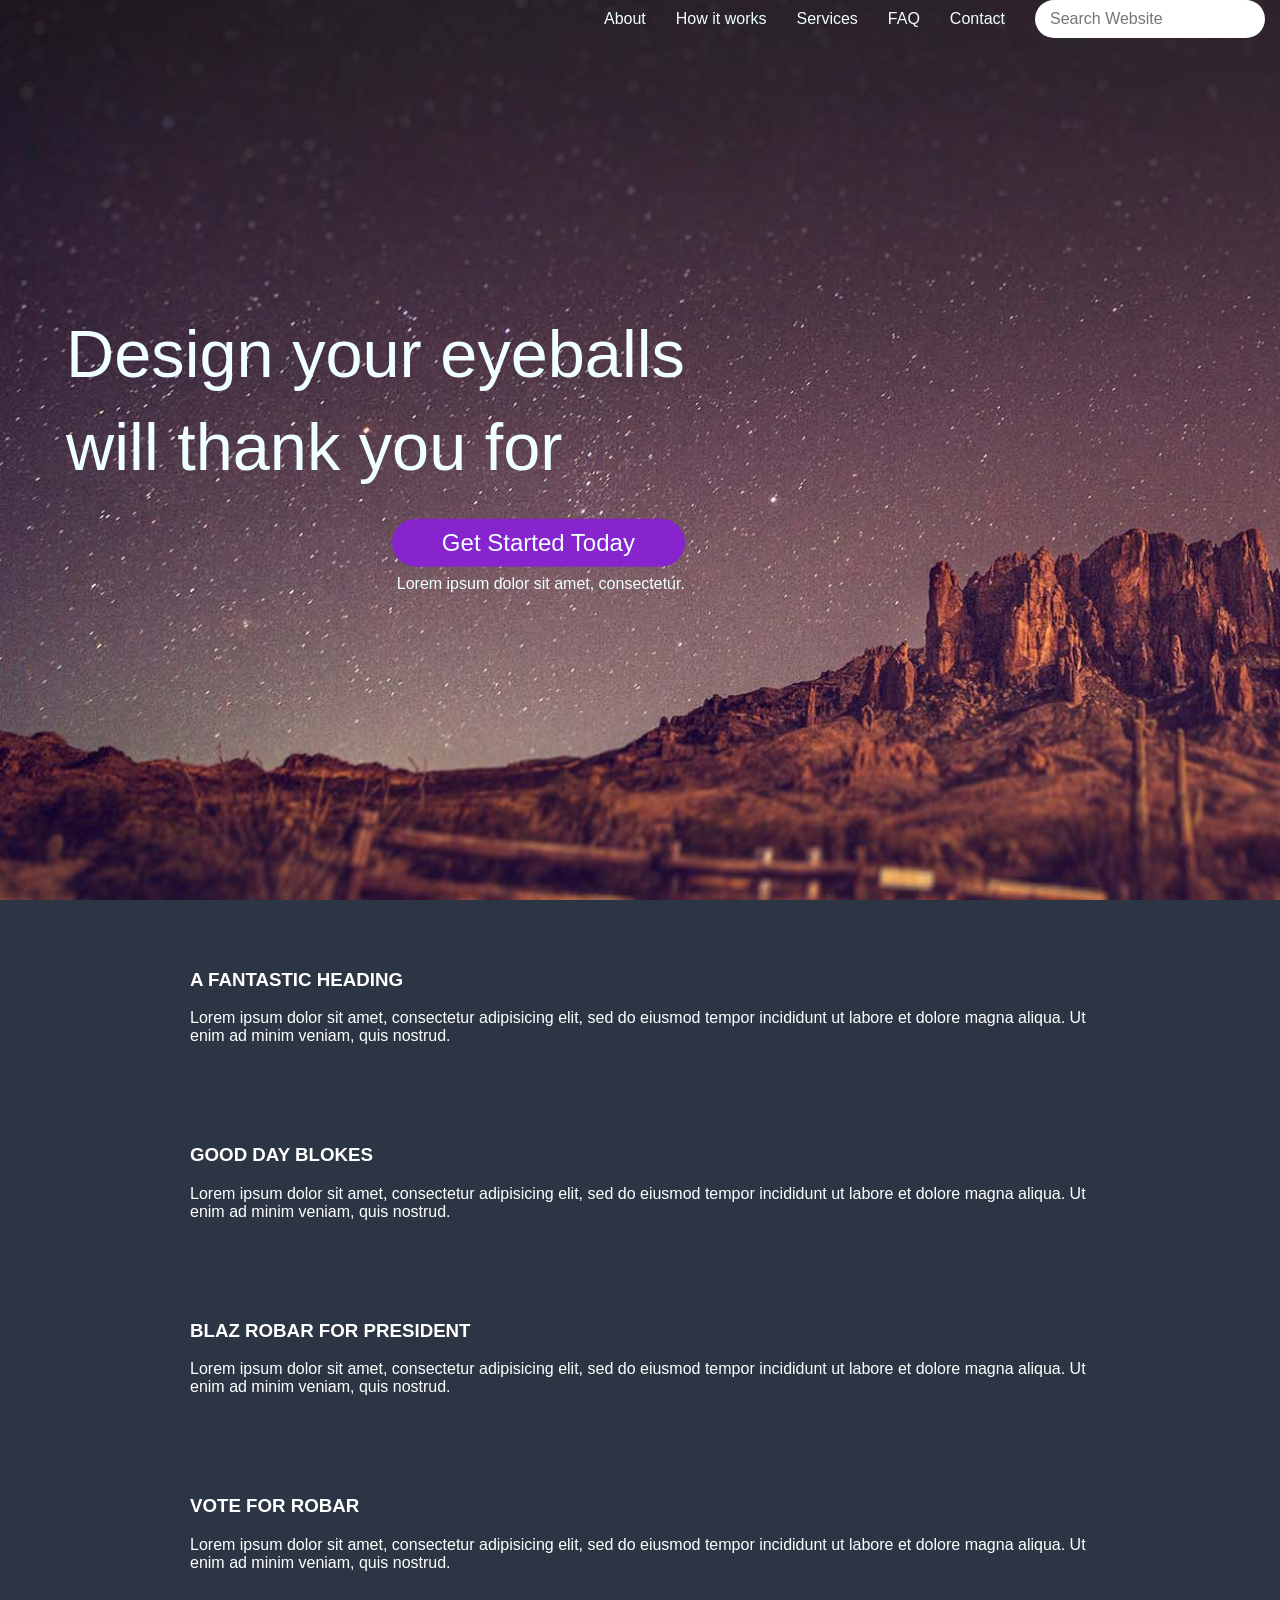
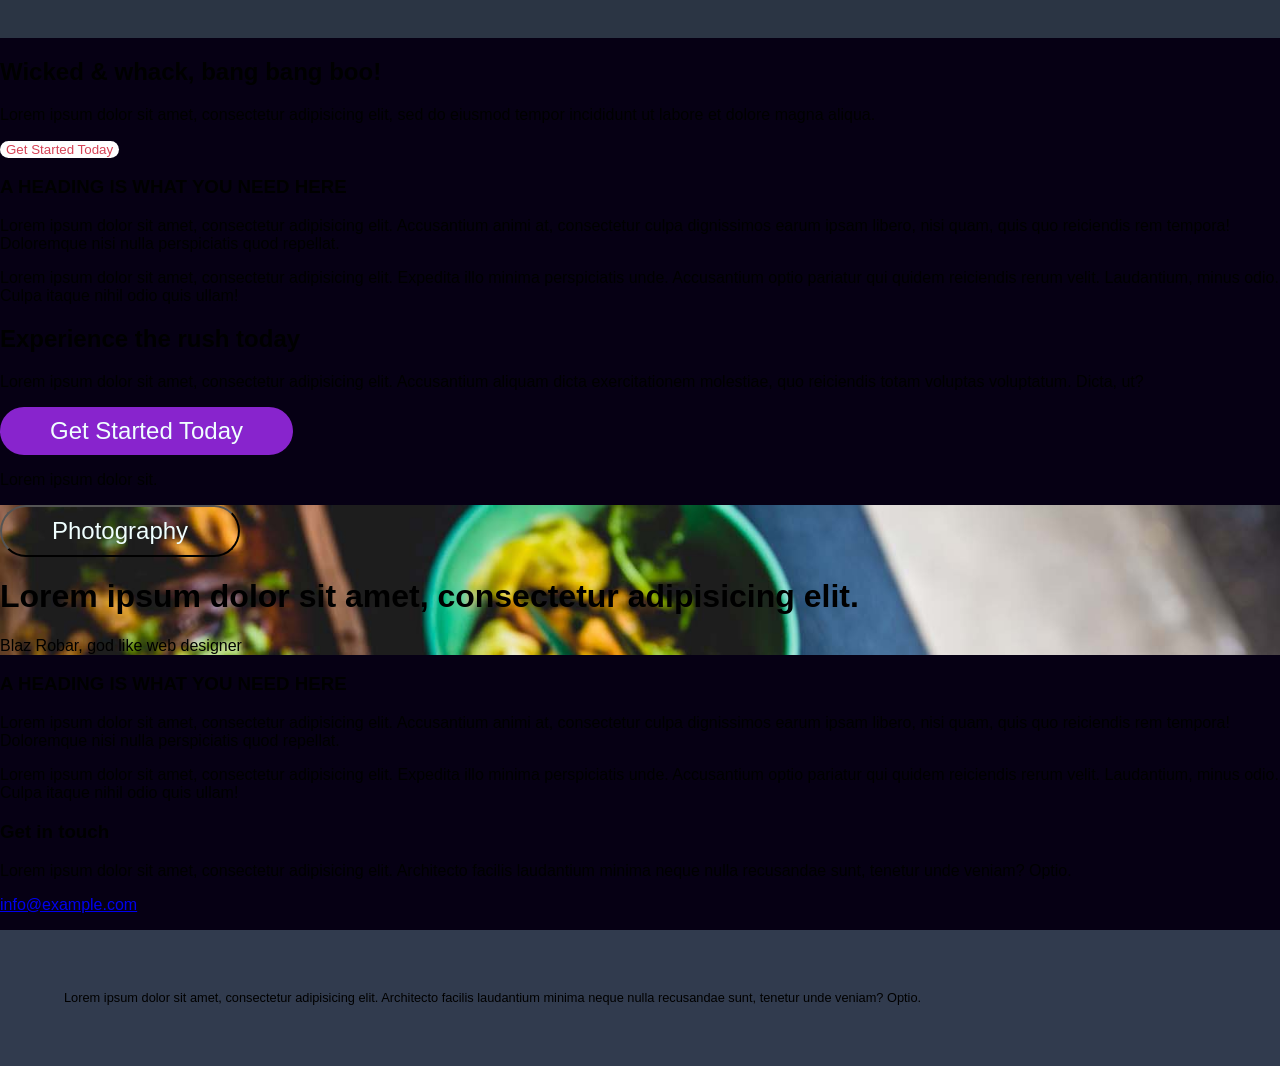
==== index.html @ 4d5a6599 "Initial commit" ====
<!doctype html>
<html ⚡>
<head>
    <meta charset="utf-8">
    <meta name="viewport" content="width=device-width,minimum-scale=1,initial-scale=1">
    <link rel="stylesheet" href="https://fonts.googleapis.com/css?family=Open+Sans">

    <link rel="canonical" href="https://example.com/" />
    <script async src="https://cdn.ampproject.org/v0.js"></script>
    <style amp-boilerplate>body{-webkit-animation:-amp-start 8s steps(1,end) 0s 1 normal both;-moz-animation:-amp-start 8s steps(1,end) 0s 1 normal both;-ms-animation:-amp-start 8s steps(1,end) 0s 1 normal both;animation:-amp-start 8s steps(1,end) 0s 1 normal both}@-webkit-keyframes -amp-start{from{visibility:hidden}to{visibility:visible}}@-moz-keyframes -amp-start{from{visibility:hidden}to{visibility:visible}}@-ms-keyframes -amp-start{from{visibility:hidden}to{visibility:visible}}@-o-keyframes -amp-start{from{visibility:hidden}to{visibility:visible}}@keyframes -amp-start{from{visibility:hidden}to{visibility:visible}}</style><noscript><style amp-boilerplate>body{-webkit-animation:none;-moz-animation:none;-ms-animation:none;animation:none}</style></noscript>
</head>
<title>AMP Version</title>
<style amp-custom>
    body {
        margin: 0;
        background-color: #060014;
        font-family: "OpenSans", sans-serif;
    }

    h1, h2, h3, h4 {
        font-family: "OpenSans", sans-serif;
    }

    .large {
        font-family: "OpenSans", sans-serif;
    }

    .navbar {
        display: block;
        width: 100vw;
        height: 50px;
    }

    .navbar ul {
        list-style-type: none;
        margin: 0;
        padding: 0;
    }

    .menu {
        position: absolute;
        display: flex;
        align-items: center;
        right: 30px;
        gap: 30px;
    }

    .menu-button a {
        color: azure;
        text-decoration: none;
        font-family: "OpenSans", sans-serif;
    }

    .search-container {
        position: relative;
        display: inline-block;
    }

    .search-input {
        width: 100%;
        padding: 10px 0 10px 15px;
        border: none;
        border-radius: 50px;
        font-size: 16px;
        outline: none;
        color: #aaa;
    }

    .main-button {
        padding: 10px 50px;
        border-radius: 40px;
        color: azure;
        background-color: transparent;
        font-size: 18pt;
    }

    .purple-button {
        background-color: rgb(136, 36, 205);
        border: none;
    }

    .main-page {
        position: relative;
        background-image: url("assets/page_1_backgroound.jpg");
        width: 100vw;
        height: 100vh;
        background-size: cover;
    }

    .main-page-content {
        display: inline-flex;
        justify-content: right;
        flex-direction: column;
        align-items: end;
        position: absolute;
        top: 50%;
        left: 10%;
        transform: translate(-10%, -50%);
    }

    .main-page-content-title {
        color: azure;
        font-size: 50pt;
        line-height: 70pt;
        text-align: right;
    }

    .main-page-get-started-button {
        margin-top: 1em;
    }

    .main-page-info {
        color: azure;
        margin-top: 0.5em;
    }

    .text-section {
        background-color: #2b3544;
        padding: 50px 20px;
        color: #ffffff;
    }

    .text-section .container {
        display: flex;
        gap: 4em;
        flex-wrap: wrap;
        justify-content: space-between;
        max-width: 900px;
        margin: 0 auto;
    }

    .cta-button {
        background-color: #ffffff;
        color: #d54356;
        border: none;
        border-radius: 30px;
        cursor: pointer;
    }

    .photo-section {
        background-image: url("assets/post_image.jpg");
        background-repeat: no-repeat;
        background-size: cover;
    }

    .footer-section {
        background-color: rgb(49, 59, 78);
        padding: 3em 4em;
    }

    .footer-section p {
        font-size: 0.8em;
    }
</style>

</head>
<body>
<div class="content">
    <div class="container main-page">
        <nav class="navbar">
            <ul class="menu">
                <li class="menu-button button"><a href="#">About</a></li>
                <li class="menu-button"><a href="#">How it works</a></li>
                <li class="menu-button"><a href="#">Services</a></li>
                <li class="menu-button"><a href="#">FAQ</a></li>
                <li class="menu-button"><a href="#">Contact</a></li>
                <li class="menu-search">
                    <div class="search-container">
                        <input type="text" placeholder="Search Website" class="search-input" />
                        <span class="search-icon"></span>
                    </div>
                </li>
            </ul>
        </nav>
        <div class="main-page-content">
            <div class="main-page-content-title-container">
                    <span class="main-page-content-title">
                      Design your eyeballs <br/>
                      will thank you for
                  </span>
            </div>

            <div class="main-page-get-started-button-container">
                <button class="main-page-get-started-button purple-button main-button">
                    Get Started Today
                </button>
            </div>

            <span class="main-page-info">
                  Lorem ipsum dolor sit amet, consectetur.
              </span>
        </div>
    </div>
    <section class="text-section">
        <div class="container">
            <div class="column">
                <h3>A FANTASTIC HEADING</h3>
                <p>
                    Lorem ipsum dolor sit amet, consectetur adipisicing elit, sed do eiusmod
                    tempor incididunt ut labore et dolore magna aliqua. Ut enim ad minim veniam,
                    quis nostrud.
                </p>
            </div>
            <div class="column">
                <h3>GOOD DAY BLOKES</h3>
                <p>
                    Lorem ipsum dolor sit amet, consectetur adipisicing elit, sed do eiusmod
                    tempor incididunt ut labore et dolore magna aliqua. Ut enim ad minim veniam,
                    quis nostrud.
                </p>
            </div>
            <div class="column">
                <h3>BLAZ ROBAR FOR PRESIDENT</h3>
                <p>
                    Lorem ipsum dolor sit amet, consectetur adipisicing elit, sed do eiusmod
                    tempor incididunt ut labore et dolore magna aliqua. Ut enim ad minim veniam,
                    quis nostrud.
                </p>
            </div>
            <div class="column">
                <h3>VOTE FOR ROBAR</h3>
                <p>
                    Lorem ipsum dolor sit amet, consectetur adipisicing elit, sed do eiusmod
                    tempor incididunt ut labore et dolore magna aliqua. Ut enim ad minim veniam,
                    quis nostrud.
                </p>
            </div>
        </div>
    </section>
    <section class="cta-section forest-section">
        <div class="container">
            <h2>Wicked & whack, bang bang boo!</h2>
            <p>
                Lorem ipsum dolor sit amet, consectetur adipisicing elit, sed do
                eiusmod tempor incididunt ut labore et dolore magna aliqua.
            </p>
            <button class="cta-button">Get Started Today</button>
        </div>
    </section>
    <section class="cta-section handwritten-section">
        <div class="container">
            <div class="image"></div>
            <div class="content-container">
                <h3>A HEADING IS WHAT YOU NEED HERE</h3>
                <p class="text-content">
                    Lorem ipsum dolor sit amet, consectetur adipisicing elit. Accusantium animi at, consectetur culpa dignissimos earum ipsam libero, nisi quam, quis quo reiciendis rem tempora! Doloremque nisi nulla perspiciatis quod repellat.
                </p>

                <p class="smaller-text-content">
                    Lorem ipsum dolor sit amet, consectetur adipisicing elit. Expedita illo minima perspiciatis unde. Accusantium optio pariatur qui quidem reiciendis rerum velit. Laudantium, minus odio. Culpa itaque nihil odio quis ullam!
                </p>
            </div>
        </div>
    </section>

    <section class="cta-section rush-section">
        <div class="container">
            <h2>Experience the rush today</h2>
            <p>
                Lorem ipsum dolor sit amet, consectetur adipisicing elit. Accusantium aliquam dicta exercitationem molestiae, quo reiciendis totam voluptas voluptatum. Dicta, ut?
            </p>
            <button class="purple-button main-button">
                Get Started Today
            </button>

            <p class="smaller-text-content">
                Lorem ipsum dolor sit.
            </p>
        </div>
    </section>

    <div class="cta-section photo-section">
        <div class="container">
            <button class="transparent-button main-button">
                Photography
            </button>

            <h1>
                Lorem ipsum dolor sit amet, consectetur adipisicing elit.
            </h1>

            <div class="profile-container">
                <amp-img
                        src="./assets/ava.png"
                        width="45"
                        height="45"
                        layout="fixed">
                </amp-img>
                <p>Blaz Robar, god like web designer</p>
            </div>
        </div>
    </div>

    <section class="cta-section handwritten-section-2">
        <div class="container">
            <amp-img
                    src="./assets/about_bacground.jpg"
                    width="629"
                    height="350"
                    layout="fixed">
            </amp-img>
            <div class="content-container">
                <h3>A HEADING IS WHAT YOU NEED HERE</h3>
                <p class="text-content">
                    Lorem ipsum dolor sit amet, consectetur adipisicing elit. Accusantium animi at, consectetur culpa dignissimos earum ipsam libero, nisi quam, quis quo reiciendis rem tempora! Doloremque nisi nulla perspiciatis quod repellat.
                </p>

                <p class="smaller-text-content">
                    Lorem ipsum dolor sit amet, consectetur adipisicing elit. Expedita illo minima perspiciatis unde. Accusantium optio pariatur qui quidem reiciendis rerum velit. Laudantium, minus odio. Culpa itaque nihil odio quis ullam!
                </p>
            </div>
        </div>
    </section>

    <div class="cta-section get-in-touch-section">
        <div class="container">
            <h3>Get in touch</h3>

            <p>
                Lorem ipsum dolor sit amet, consectetur adipisicing elit. Architecto facilis laudantium minima neque nulla recusandae sunt, tenetur unde veniam? Optio.
            </p>

            <p class="email">
                <a href="mailto:info@example.com">info@example.com</a>
            </p>
        </div>
    </div>

    <div class="cta-section footer-section">
        <div class="container">
            <p>
                Lorem ipsum dolor sit amet, consectetur adipisicing elit. Architecto facilis laudantium minima neque nulla recusandae sunt, tenetur unde veniam? Optio.
            </p>
        </div>
    </div>
</div>
</body>

</html>
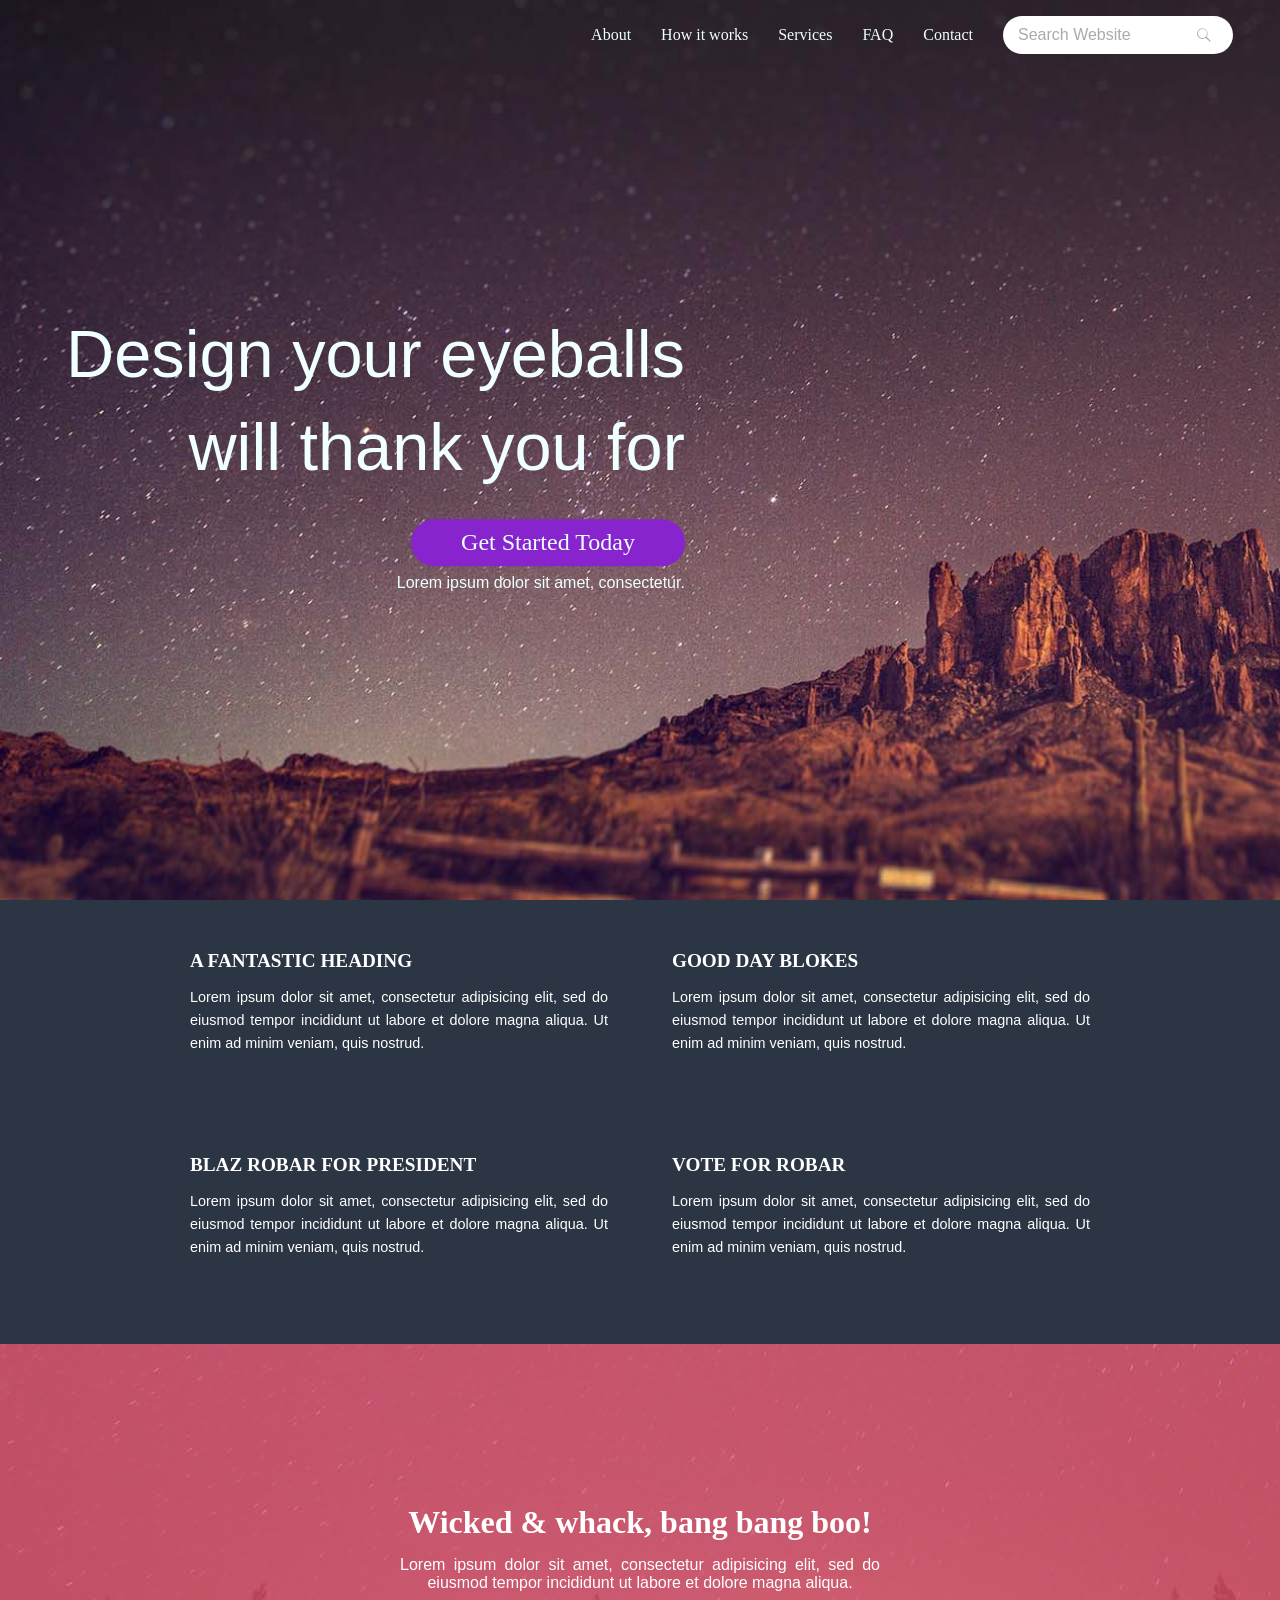
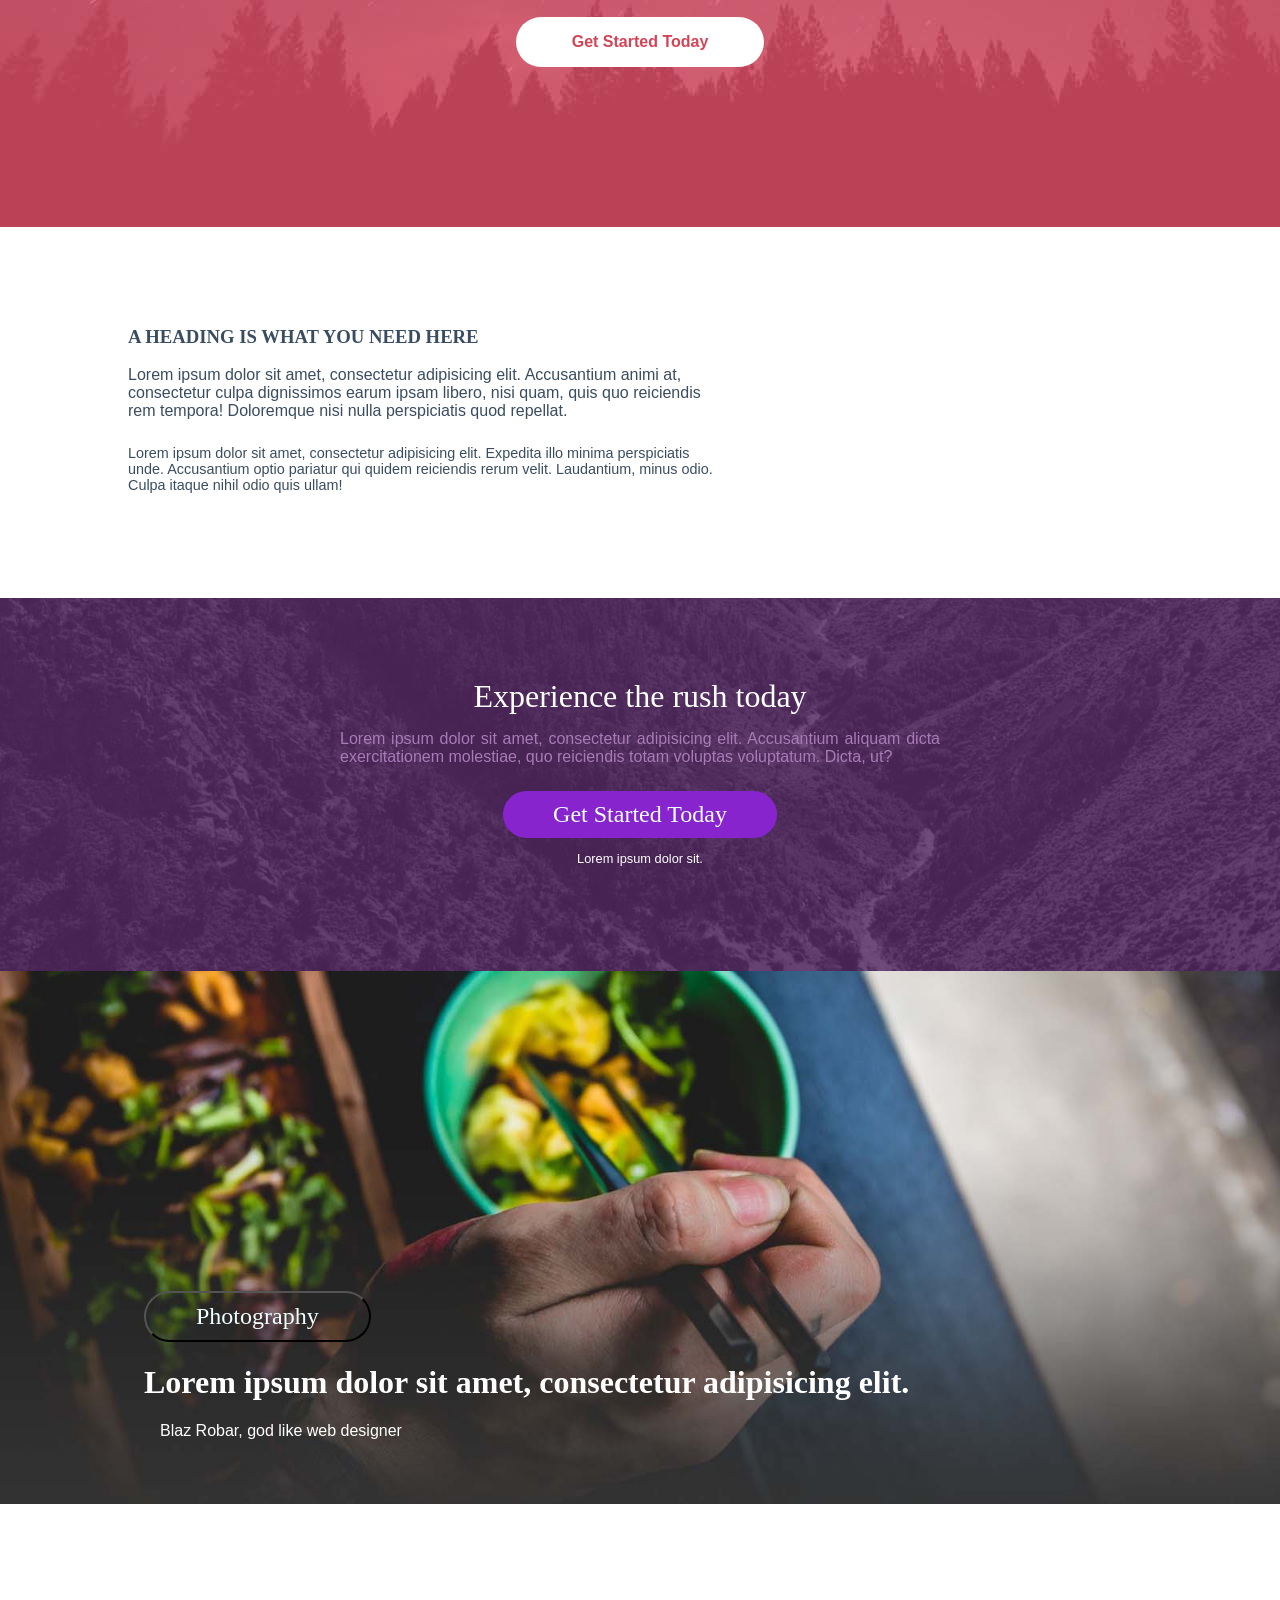
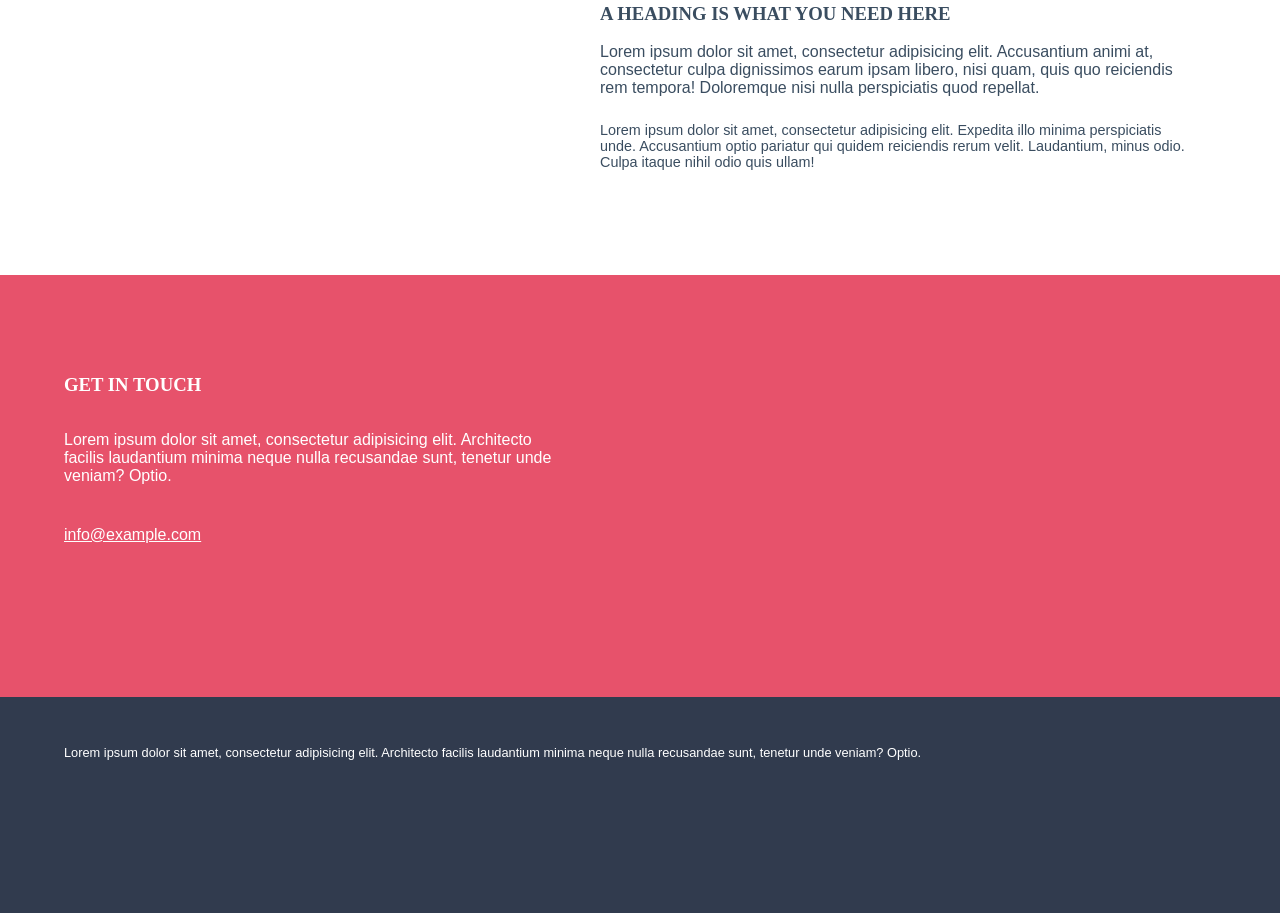
==== commit 2cf29871: "fixed" ====
--- a/index.html
+++ b/index.html
@@ -5,153 +5,362 @@
     <meta name="viewport" content="width=device-width,minimum-scale=1,initial-scale=1">
     <link rel="stylesheet" href="https://fonts.googleapis.com/css?family=Open+Sans">
 
-    <link rel="canonical" href="https://example.com/" />
+    <link rel="canonical" href="https://alexeykozlovsky.github.io/fullstack-task-4/" />
     <script async src="https://cdn.ampproject.org/v0.js"></script>
     <style amp-boilerplate>body{-webkit-animation:-amp-start 8s steps(1,end) 0s 1 normal both;-moz-animation:-amp-start 8s steps(1,end) 0s 1 normal both;-ms-animation:-amp-start 8s steps(1,end) 0s 1 normal both;animation:-amp-start 8s steps(1,end) 0s 1 normal both}@-webkit-keyframes -amp-start{from{visibility:hidden}to{visibility:visible}}@-moz-keyframes -amp-start{from{visibility:hidden}to{visibility:visible}}@-ms-keyframes -amp-start{from{visibility:hidden}to{visibility:visible}}@-o-keyframes -amp-start{from{visibility:hidden}to{visibility:visible}}@keyframes -amp-start{from{visibility:hidden}to{visibility:visible}}</style><noscript><style amp-boilerplate>body{-webkit-animation:none;-moz-animation:none;-ms-animation:none;animation:none}</style></noscript>
-</head>
-<title>AMP Version</title>
-<style amp-custom>
-    body {
-        margin: 0;
-        background-color: #060014;
-        font-family: "OpenSans", sans-serif;
-    }
-
-    h1, h2, h3, h4 {
-        font-family: "OpenSans", sans-serif;
-    }
-
-    .large {
-        font-family: "OpenSans", sans-serif;
-    }
-
-    .navbar {
-        display: block;
-        width: 100vw;
-        height: 50px;
-    }
-
-    .navbar ul {
-        list-style-type: none;
-        margin: 0;
-        padding: 0;
-    }
-
-    .menu {
-        position: absolute;
-        display: flex;
-        align-items: center;
-        right: 30px;
-        gap: 30px;
-    }
-
-    .menu-button a {
-        color: azure;
-        text-decoration: none;
-        font-family: "OpenSans", sans-serif;
-    }
-
-    .search-container {
-        position: relative;
-        display: inline-block;
-    }
-
-    .search-input {
-        width: 100%;
-        padding: 10px 0 10px 15px;
-        border: none;
-        border-radius: 50px;
-        font-size: 16px;
-        outline: none;
-        color: #aaa;
-    }
-
-    .main-button {
-        padding: 10px 50px;
-        border-radius: 40px;
-        color: azure;
-        background-color: transparent;
-        font-size: 18pt;
-    }
-
-    .purple-button {
-        background-color: rgb(136, 36, 205);
-        border: none;
-    }
-
-    .main-page {
-        position: relative;
-        background-image: url("assets/page_1_backgroound.jpg");
-        width: 100vw;
-        height: 100vh;
-        background-size: cover;
-    }
-
-    .main-page-content {
-        display: inline-flex;
-        justify-content: right;
-        flex-direction: column;
-        align-items: end;
-        position: absolute;
-        top: 50%;
-        left: 10%;
-        transform: translate(-10%, -50%);
-    }
-
-    .main-page-content-title {
-        color: azure;
-        font-size: 50pt;
-        line-height: 70pt;
-        text-align: right;
-    }
-
-    .main-page-get-started-button {
-        margin-top: 1em;
-    }
-
-    .main-page-info {
-        color: azure;
-        margin-top: 0.5em;
-    }
-
-    .text-section {
-        background-color: #2b3544;
-        padding: 50px 20px;
-        color: #ffffff;
-    }
-
-    .text-section .container {
-        display: flex;
-        gap: 4em;
-        flex-wrap: wrap;
-        justify-content: space-between;
-        max-width: 900px;
-        margin: 0 auto;
-    }
-
-    .cta-button {
-        background-color: #ffffff;
-        color: #d54356;
-        border: none;
-        border-radius: 30px;
-        cursor: pointer;
-    }
-
-    .photo-section {
-        background-image: url("assets/post_image.jpg");
-        background-repeat: no-repeat;
-        background-size: cover;
-    }
-
-    .footer-section {
-        background-color: rgb(49, 59, 78);
-        padding: 3em 4em;
-    }
-
-    .footer-section p {
-        font-size: 0.8em;
-    }
-</style>
+    <title>AMP Version</title>
+    <style amp-custom>
+        h1,
+        h2,
+        h3,
+        h4 {
+            font-family: OpenSans;
+        }
+        .large {
+            font-family: OpenSans;
+        }
+        body {
+            margin: 0;
+            background-color: #060014;
+            font-family: OpenSans;
+        }
+        .navbar {
+            display: block;
+            width: 100vw;
+            height: 50px;
+        }
+        .navbar ul {
+            list-style-type: none;
+        }
+        .menu {
+            position: absolute;
+            display: flex;
+            align-items: center;
+            right: 30px;
+            gap: 30px;
+            align-self: center;
+            margin-left: auto;
+            margin-right: 2em;
+        }
+        .menu .menu-button a {
+            color: azure;
+            text-decoration: none;
+            font-family: OpenSans;
+        }
+        .menu .menu-search .search-container {
+            position: relative;
+            display: inline-block;
+        }
+        .menu .menu-search .search-container .search-input {
+            width: 100%;
+            padding: 10px 0 10px 15px;
+            border: none;
+            border-radius: 50px;
+            font-size: 16px;
+            outline: none;
+        }
+        .menu .menu-search .search-container .search-input::placeholder {
+            color: #aaa;
+        }
+        .menu .menu-search .search-container .search-icon {
+            position: absolute;
+            top: 50%;
+            right: 5px;
+            /* Смещение от правого края */
+            transform: translateY(-50%);
+            width: 18px;
+            /* Размер иконки */
+            height: 18px;
+            background: url('data:image/svg+xml;utf8,\
+    <svg xmlns="http://www.w3.org/2000/svg" fill=\'%23aaa\' viewBox=\'0 0 24 24\'><path d=\'M21 20l-5.6-5.6a7 7 0 1 0-1.4 1.4L20 21zM10 16a6 6 0 1 1 0-12 6 6 0 0 1 0 12z\'/></svg>') no-repeat center;
+            background-size: contain;
+            pointer-events: none;
+            /* Чтобы иконка не мешала вводу */
+        }
+        .main-button {
+            padding: 10px 50px 10px 50px;
+            border-radius: 40px;
+            font-family: OpenSans;
+            color: azure;
+            background-color: transparent;
+            font-size: 18pt;
+        }
+        .main-button:hover {
+            cursor: pointer;
+        }
+        .purple-button {
+            background-color: #8824cd;
+            border-width: 0;
+        }
+        .purple-button:hover {
+            background-color: #8222c4;
+        }
+        .main-page {
+            position: relative;
+            background-image: url("assets/page_1_backgroound.jpg");
+            width: 100vw;
+            height: 100vh;
+            background-size: cover;
+        }
+        .main-page .main-page-content {
+            display: inline-flex;
+            justify-content: right;
+            flex-direction: column;
+            align-items: end;
+            margin: 0;
+            position: absolute;
+            top: 50%;
+            left: 10%;
+            -ms-transform: translate(-10%, -50%);
+            transform: translate(-10%, -50%);
+        }
+        .main-page .main-page-content-title-container .main-page-content-title {
+            display: inline-block;
+            color: azure;
+            justify-self: right;
+            font-size: 50pt;
+            line-height: 70pt;
+            text-align: right;
+        }
+        .main-page .main-page-get-started-button {
+            display: inline-block;
+            margin-top: 1em;
+        }
+        .main-page .main-page-info {
+            color: azure;
+            margin-top: 0.5em;
+        }
+        body {
+            margin: 0;
+            font-family: 'Arial', sans-serif;
+        }
+        .text-section {
+            background-color: #2b3544;
+            padding: 50px 20px;
+            color: #ffffff;
+        }
+        .text-section .container {
+            display: flex;
+            gap: 4em;
+            flex-wrap: wrap;
+            justify-content: space-between;
+            max-width: 900px;
+            margin: 0 auto;
+        }
+        .text-section .container .column {
+            flex: 1 1 45%;
+            margin-bottom: 20px;
+        }
+        .text-section .container .column h3 {
+            margin: 0 0 10px;
+            font-size: 1.2em;
+        }
+        .text-section .container .column p {
+            line-height: 1.6;
+            font-size: 0.9em;
+            color: #ffffff;
+            text-align: justify;
+            /* Выравнивание по ширине */
+            text-align-last: left;
+        }
+        .cta-section {
+            text-align: center;
+            color: #ffffff;
+        }
+        .cta-section .container h2 {
+            margin: 0 0 15px;
+            font-size: 2em;
+        }
+        .cta-section .container p {
+            margin: 0 0 25px;
+            font-size: 1em;
+            color: #ffffff;
+            text-align: justify;
+        }
+        .cta-section .container .cta-button {
+            background-color: #ffffff;
+            color: #d54356;
+            border: none;
+            font-size: 1em;
+            font-weight: bold;
+            border-radius: 30px;
+            cursor: pointer;
+        }
+        .cta-section .container .cta-button:hover {
+            background-color: #e6e6e6;
+        }
+        .forest-section {
+            position: relative;
+            background-image: url("assets/forest.jpg");
+            padding-top: 10em;
+            padding-bottom: 10em;
+        }
+        .forest-section .container {
+            display: flex;
+            flex-direction: column;
+            align-items: center;
+            width: 100vw;
+            height: 100%;
+        }
+        .forest-section p {
+            display: block;
+            text-align: justify;
+            text-align-last: center;
+            max-width: 30em;
+        }
+        .forest-section .cta-button {
+            padding: 1em 3.5em 1em 3.5em;
+        }
+        .handwritten-section,
+        .handwritten-section-2 {
+            position: relative;
+            background-color: white;
+            color: #3a4d60;
+            min-height: 200px;
+        }
+        .handwritten-section .container,
+        .handwritten-section-2 .container {
+            display: flex;
+            flex-direction: row;
+            gap: 5em;
+        }
+        .handwritten-section .container .image,
+        .handwritten-section-2 .container .image {
+            /*display: block;*/
+        }
+        .handwritten-section .container .content-container,
+        .handwritten-section-2 .container .content-container {
+            margin-top: 5em;
+            margin-bottom: 5em;
+            margin-left: 3em;
+        }
+        .handwritten-section .container .content-container h3,
+        .handwritten-section-2 .container .content-container h3 {
+            text-align: left;
+        }
+        .handwritten-section .container .content-container p,
+        .handwritten-section-2 .container .content-container p {
+            color: #3a4d60;
+            max-width: 600px;
+            text-align: left;
+        }
+        .handwritten-section .container .content-container .smaller-text-content,
+        .handwritten-section-2 .container .content-container .smaller-text-content {
+            font-size: 0.9em;
+        }
+        .handwritten-section-2 .container {
+            flex-direction: row-reverse;
+        }
+        .handwritten-section-2 .container .image {
+            width: 629px;
+            background-image: url("assets/about_image.jpg");
+        }
+        .rush-section {
+            display: block;
+            background-image: url("assets/book_background.jpg");
+            background-repeat: no-repeat;
+            background-size: cover;
+            margin: 0;
+        }
+        .rush-section .container {
+            background-color: rgba(78, 34, 94, 0.8);
+            display: flex;
+            flex-direction: column;
+            align-items: center;
+            padding: 5em;
+        }
+        .rush-section .container h2 {
+            font-weight: lighter;
+        }
+        .rush-section .container button {
+            display: inline-block;
+            max-width: 300px;
+        }
+        .rush-section .container p {
+            color: #a87bb7;
+            max-width: 600px;
+        }
+        .rush-section .container .smaller-text-content {
+            margin-top: 1em;
+            color: white;
+            font-size: 0.8em;
+        }
+        .photo-section {
+            background-image: url("assets/post_image.jpg");
+            background-repeat: no-repeat;
+            background-size: cover;
+        }
+        .photo-section .container {
+            display: flex;
+            flex-direction: column;
+            align-items: start;
+            padding-top: 20em;
+            padding-left: 9em;
+            padding-bottom: 4em;
+        }
+        .photo-section .container button:hover {
+            background-color: rgba(200, 200, 200, 0.4);
+        }
+        .photo-section .container .profile-container {
+            display: flex;
+            flex-direction: row;
+            align-items: center;
+            gap: 1em;
+        }
+        .photo-section .container .profile-container .ava {
+            background-image: url("assets/ava.png");
+            width: 45px;
+            height: 45px;
+        }
+        .photo-section .container .profile-container p {
+            margin: 0;
+        }
+        .get-in-touch-section {
+            background-color: #e7526b;
+        }
+        .get-in-touch-section .container {
+            display: flex;
+            flex-direction: column;
+            align-items: center;
+            gap: 1em;
+            width: 100vw;
+            padding-top: 5em;
+            padding-bottom: 8em;
+            padding-left: 4em;
+            max-width: 500px;
+        }
+        .get-in-touch-section .container h3 {
+            display: block;
+            width: 100%;
+            text-transform: uppercase;
+            text-align: left;
+        }
+        .get-in-touch-section .container p {
+            width: 100%;
+            text-align: left;
+        }
+        .get-in-touch-section .container .email a {
+            color: white;
+        }
+        .footer-section {
+            background-color: #313b4e;
+        }
+        .footer-section .container {
+            display: flex;
+            flex-direction: column;
+            align-items: start;
+            gap: 1em;
+            width: 100vw;
+            padding-top: 3em;
+            padding-bottom: 8em;
+            padding-left: 4em;
+        }
+        .footer-section .container p {
+            display: block;
+            font-size: 0.8em;
+        }
+        /*# sourceMappingURL=main.css.map */
+    </style>
 
 </head>
 <body>
@@ -239,7 +448,12 @@
     </section>
     <section class="cta-section handwritten-section">
         <div class="container">
-            <div class="image"></div>
+            <amp-img
+                    src="assets/about_image.jpg"
+                    width="629"
+                    height="350"
+                    layout="fixed"
+            ></amp-img>
             <div class="content-container">
                 <h3>A HEADING IS WHAT YOU NEED HERE</h3>
                 <p class="text-content">
@@ -294,11 +508,11 @@
     <section class="cta-section handwritten-section-2">
         <div class="container">
             <amp-img
-                    src="./assets/about_bacground.jpg"
+                    src="assets/about_bacground.jpg"
                     width="629"
                     height="350"
-                    layout="fixed">
-            </amp-img>
+                    layout="fixed"
+            ></amp-img>
             <div class="content-container">
                 <h3>A HEADING IS WHAT YOU NEED HERE</h3>
                 <p class="text-content">
